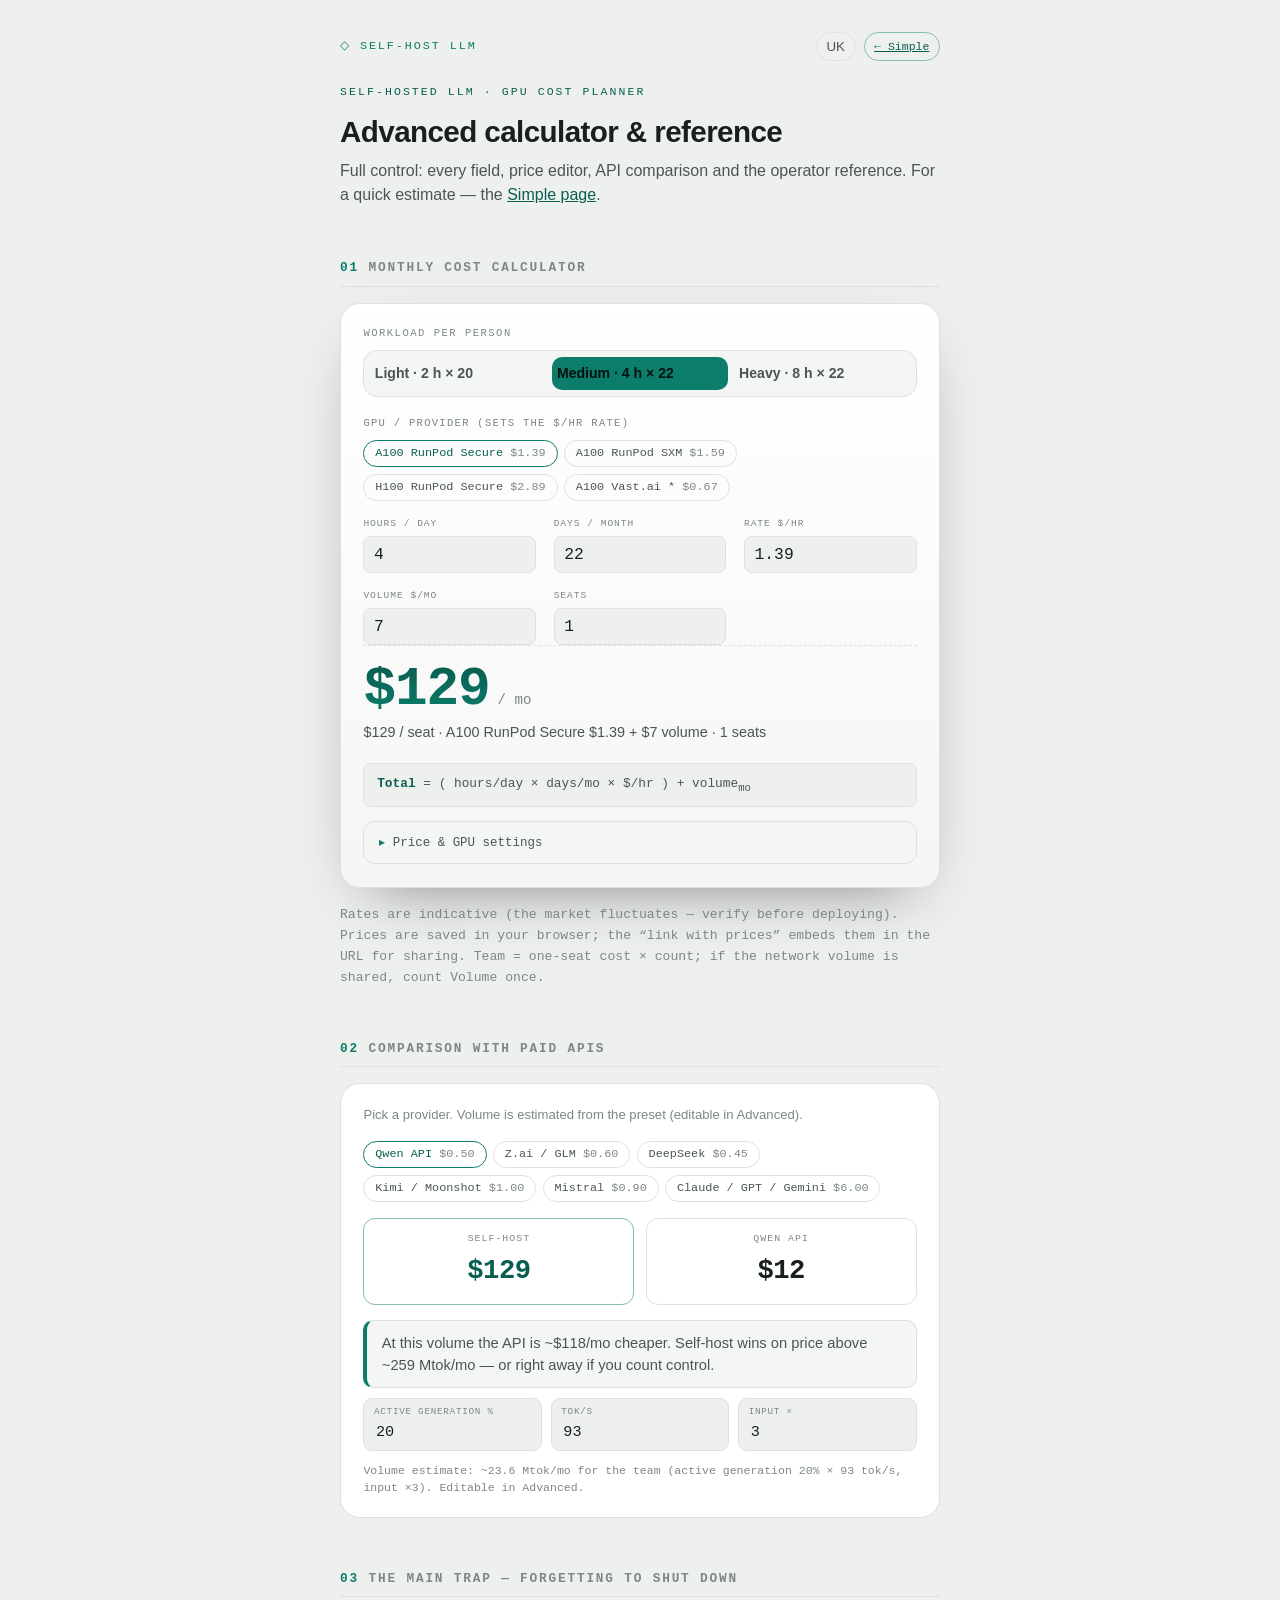
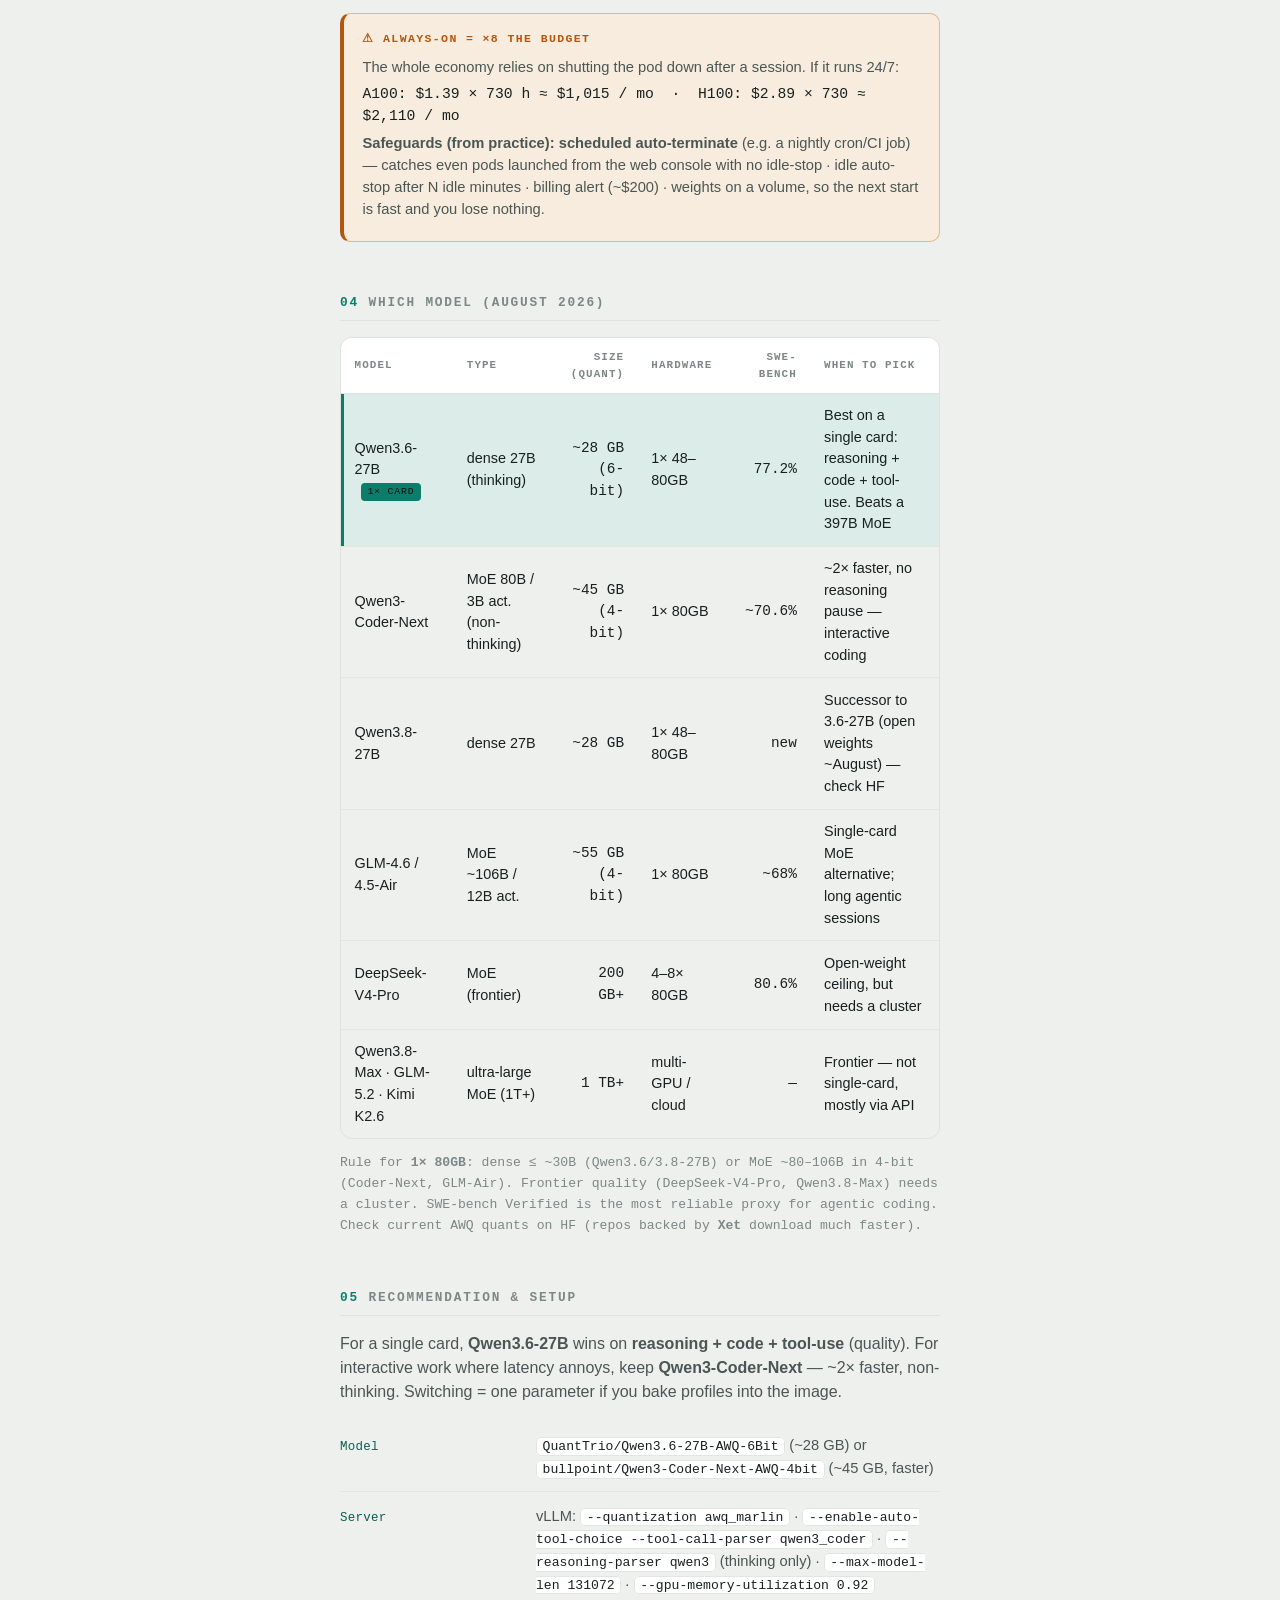
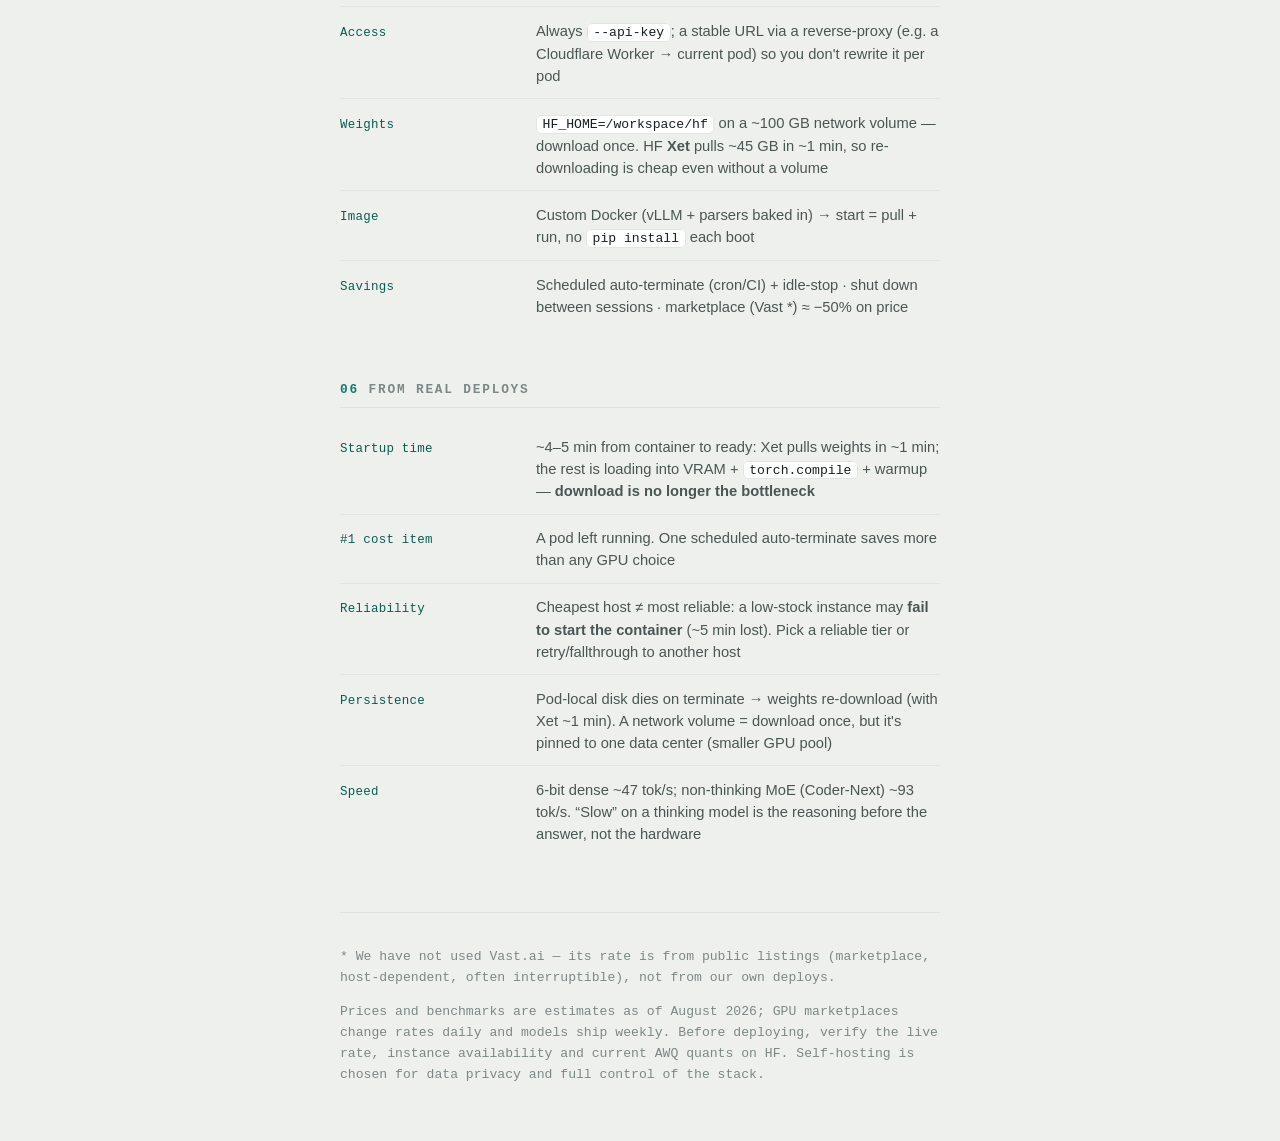
==== advanced.html @ 0e382b72 "feat(advanced): full-control page (all fields, price editor, API knobs, models/setup/experience) on " ====
<!doctype html>
<html lang="uk">
<head>
<meta charset="utf-8">
<meta name="viewport" content="width=device-width, initial-scale=1">
<title>GPU Budget — Advanced</title>
<meta name="description" content="Advanced GPU self-host cost calculator: full control, price editor, API comparison, models & vLLM reference.">
<link rel="stylesheet" href="assets/theme.css">
<style>
  .eyebrow { font-family:var(--mono); font-size:.72rem; letter-spacing:.18em; text-transform:uppercase; color:var(--accent2); margin:0 0 .6rem; }
  h2 { font-family:var(--mono); font-size:.8rem; letter-spacing:.14em; text-transform:uppercase; color:var(--faint);
       margin:0 0 1rem; padding-bottom:.5rem; border-bottom:1px solid var(--line); display:flex; align-items:baseline; gap:.6rem; }
  h2 .n { color:var(--accent); font-weight:700; }
  section { margin-top:clamp(2rem,5vw,3.2rem); }
  .cap { font-family:var(--mono); font-size:.66rem; letter-spacing:.12em; text-transform:uppercase; color:var(--faint); margin-bottom:.5rem; }
  .fields { display:grid; grid-template-columns:repeat(auto-fit,minmax(140px,1fr)); gap:1rem 1.1rem; margin-top:1rem; }
  .field label { display:block; font-family:var(--mono); font-size:.6rem; letter-spacing:.1em; text-transform:uppercase; color:var(--faint); margin-bottom:.3rem; }
  .field input { width:100%; font-family:var(--mono); font-size:1.02rem; font-variant-numeric:tabular-nums; color:var(--ink);
                 background:var(--paper); border:1px solid var(--line); border-radius:8px; padding:.5rem .6rem; }
  .formula { margin-top:1.2rem; font-family:var(--mono); font-size:.8rem; color:var(--soft); background:var(--paper);
             border:1px solid var(--line); border-radius:8px; padding:.65rem .8rem; overflow-x:auto; white-space:nowrap; }
  .formula b { color:var(--accent2); }
  details.disc > summary { list-style:none; cursor:pointer; padding:.7rem .9rem; font-family:var(--mono); font-size:.78rem; color:var(--soft); display:flex; gap:.5rem; user-select:none; }
  details.disc > summary::-webkit-details-marker { display:none; }
  details.disc > summary::before { content:"▸"; color:var(--accent); }
  details.disc[open] > summary::before { content:"▾"; }
  .disc-body { padding:0 .9rem .9rem; }
  .cfg-head, .cfg-item { display:grid; grid-template-columns:1fr 90px 34px; gap:.5rem; align-items:center; }
  .cfg-head span { font-family:var(--mono); font-size:.6rem; letter-spacing:.1em; text-transform:uppercase; color:var(--faint); }
  .cfg-list { display:grid; gap:.5rem; margin:.4rem 0 .8rem; }
  .cfg-item input { width:100%; font-family:var(--mono); font-size:.85rem; color:var(--ink); background:var(--paper); border:1px solid var(--line); border-radius:7px; padding:.4rem .55rem; }
  .cfg-item .del { border:1px solid var(--line); background:transparent; color:#e07070; border-radius:7px; cursor:pointer; height:34px; }
  .cfg-actions { display:flex; flex-wrap:wrap; gap:.5rem; }
  .btn { font-family:var(--mono); font-size:.78rem; padding:.5rem .8rem; border-radius:8px; border:1px solid var(--line); background:transparent; color:var(--soft); cursor:pointer; }
  .btn:hover { border-color:var(--accent); color:var(--ink); }
  .toast { font-family:var(--mono); font-size:.72rem; color:var(--accent2); margin-left:.4rem; opacity:0; transition:opacity .2s; }
  .toast.show { opacity:1; }
  .seg button, .stepper button, .apis button.api { cursor:pointer; }
  .apis button.api { background:transparent; font-family:var(--mono); font-size:.74rem; }
  .mini { display:grid; grid-template-columns:repeat(auto-fit,minmax(120px,1fr)); gap:.55rem; margin:.6rem 0; }
  .mini .f { background:var(--paper); border:1px solid var(--line); border-radius:9px; padding:.4rem .6rem; }
  .mini .f label { display:block; font-family:var(--mono); font-size:.58rem; letter-spacing:.08em; text-transform:uppercase; color:var(--faint); }
  .mini .f input { width:100%; border:0; background:transparent; color:var(--ink); font-family:var(--mono); font-size:.95rem; }
  a { color:var(--accent2); }
</style>
</head>
<body>
<div class="wrap">
  <div class="top">
    <div class="brand">◇ Self-host LLM</div>
    <div class="top-right">
      <button class="pill" id="langToggle" type="button" aria-label="Language">EN</button>
      <a class="pill link" href="index.html" data-i18n="link_simple">← Простий</a>
    </div>
  </div>

  <p class="eyebrow" data-i18n="eyebrow">Self-host LLM · планувальник бюджету GPU</p>
  <h1 data-i18n="adv_h1">Розширений калькулятор і референс</h1>
  <p class="lede" data-i18n-html="adv_lede"></p>

  <section>
    <h2><span class="n">01</span> <span data-i18n="s01_title">Калькулятор місячної вартості</span></h2>
    <div class="card">
      <p class="lbl" data-i18n="load_label">Навантаження на людину</p>
      <div class="seg" id="seg" role="group" data-i18n-aria="aria_presets">
        <button type="button" data-preset="light" data-i18n="preset_light">Легкий</button>
        <button type="button" data-preset="medium" class="on" data-i18n="preset_medium">Середній</button>
        <button type="button" data-preset="heavy" data-i18n="preset_heavy">Важкий</button>
      </div>
      <p class="cap" data-i18n="gpu_cap" style="margin-top:1rem">GPU / провайдер (задає ставку $/год)</p>
      <div class="apis" id="gpuChips" role="group" data-i18n-aria="aria_gpus"></div>
      <div class="fields">
        <div class="field"><label for="hpd" data-i18n="f_hpd">Годин / день</label><input id="hpd" type="number" min="0" step="0.5" inputmode="decimal"></div>
        <div class="field"><label for="dpm" data-i18n="f_dpm">Днів / місяць</label><input id="dpm" type="number" min="0" step="1" inputmode="numeric"></div>
        <div class="field"><label for="rate" data-i18n="f_rate">Ставка $/год</label><input id="rate" type="number" min="0" step="0.05" inputmode="decimal"></div>
        <div class="field"><label for="vol" data-i18n="f_vol">Volume $/міс</label><input id="vol" type="number" min="0" step="1" inputmode="decimal"></div>
        <div class="field"><label for="seatsIn" data-i18n="f_seats">Робочих місць</label><input id="seatsIn" type="number" min="1" step="1" inputmode="numeric"></div>
      </div>
      <div class="result">
        <div class="big"><span class="num" id="total" aria-live="polite">$0</span><span class="u" data-i18n="res_unit">/ міс</span></div>
        <p class="sub"><span id="basisLine"></span></p>
      </div>
      <div class="formula" data-i18n-html="formula"></div>
      <details class="disc">
        <summary data-i18n="cfg_summary">Налаштування цін та GPU</summary>
        <div class="disc-body">
          <div class="cfg-head"><span data-i18n="cfg_h_name">Назва</span><span data-i18n="cfg_h_rate">$/год</span><span></span></div>
          <div class="cfg-list" id="cfgList"></div>
          <div class="cfg-actions">
            <button class="btn" id="addGpu" type="button" data-i18n="btn_add">+ Додати GPU</button>
            <button class="btn" id="resetCfg" type="button" data-i18n="btn_reset">Скинути до типових</button>
            <button class="btn" id="shareCfg" type="button" data-i18n="btn_share">Скопіювати лінк з цінами</button>
            <span class="toast" id="toast"></span>
          </div>
        </div>
      </details>
    </div>
    <p class="note" data-i18n="note01"></p>
  </section>

  <section>
    <h2><span class="n">02</span> <span data-i18n="vs_title_adv">Порівняння з платними API</span></h2>
    <div class="vs">
      <p class="hint" data-i18n="vs_hint"></p>
      <div class="apis" id="apiChips" role="group" aria-label="API"></div>
      <div class="cmp">
        <div class="b self"><div class="k" data-i18n="vs_self">Self-host</div><div class="n" id="selfTile">$0</div></div>
        <div class="b"><div class="k" id="apiName">API</div><div class="n" id="apiTile">$0</div></div>
      </div>
      <div class="verdict" id="verdict"></div>
      <div class="mini">
        <div class="f"><label data-i18n="asm_active">Активна генерація %</label><input id="asmActive" type="number" min="0" max="100" step="1" inputmode="numeric"></div>
        <div class="f"><label data-i18n="asm_tps">tok/s</label><input id="asmTps" type="number" min="0" step="1" inputmode="numeric"></div>
        <div class="f"><label data-i18n="asm_input">Вхід ×</label><input id="asmInput" type="number" min="0" step="0.5" inputmode="decimal"></div>
      </div>
      <p class="usage" id="usageLine"></p>
    </div>
  </section>

  <section>
    <h2><span class="n">03</span> <span data-i18n="s03_title">Головна пастка — забути вимкнути</span></h2>
    <div class="warn">
      <div class="h" data-i18n="warn_h">⚠ Always-on = ×8 бюджету</div>
      <p data-i18n="warn_p1"></p>
      <p class="mono" data-i18n-html="warn_mono"></p>
      <p data-i18n-html="warn_p2"></p>
    </div>
  </section>

  <section>
    <h2><span class="n">04</span> <span data-i18n="s04_title">Яку модель</span></h2>
    <div class="scroll">
      <table>
        <thead><tr><th data-i18n="th_model">Модель</th><th data-i18n="th_type">Тип</th><th class="num" data-i18n="th_size">Розмір</th><th data-i18n="th_hw">Залізо</th><th class="num">SWE-bench</th><th data-i18n="th_when">Коли брати</th></tr></thead>
        <tbody>
          <tr class="pick"><td>Qwen3.6-27B <span class="tag" data-i18n="tag_single">1× карта</span></td><td data-i18n="r1_type"></td><td class="num" data-i18n="r1_size"></td><td>1× 48–80GB</td><td class="num">77.2%</td><td data-i18n="r1_when"></td></tr>
          <tr><td>Qwen3-Coder-Next</td><td data-i18n="r2_type"></td><td class="num" data-i18n="r2_size"></td><td>1× 80GB</td><td class="num">~70.6%</td><td data-i18n="r2_when"></td></tr>
          <tr><td>Qwen3.8-27B</td><td data-i18n="r3_type"></td><td class="num" data-i18n="r3_size"></td><td>1× 48–80GB</td><td class="num" data-i18n="r3_swe"></td><td data-i18n="r3_when"></td></tr>
          <tr><td>GLM-4.6 / 4.5-Air</td><td data-i18n="r4_type"></td><td class="num" data-i18n="r4_size"></td><td>1× 80GB</td><td class="num">~68%</td><td data-i18n="r4_when"></td></tr>
          <tr><td>DeepSeek-V4-Pro</td><td data-i18n="r5_type"></td><td class="num" data-i18n="r5_size"></td><td data-i18n="r5_hw"></td><td class="num">80.6%</td><td data-i18n="r5_when"></td></tr>
          <tr><td>Qwen3.8-Max · GLM-5.2 · Kimi K2.6</td><td data-i18n="r6_type"></td><td class="num" data-i18n="r6_size"></td><td data-i18n="r6_hw"></td><td class="num">—</td><td data-i18n="r6_when"></td></tr>
        </tbody>
      </table>
    </div>
    <p class="note" data-i18n-html="note04"></p>
  </section>

  <section>
    <h2><span class="n">05</span> <span data-i18n="s05_title">Рекомендація та налаштування</span></h2>
    <p style="color:var(--soft)" data-i18n-html="s05_intro"></p>
    <div class="setup" style="margin-top:1.2rem">
      <div class="row"><div class="k" data-i18n="k_model">Модель</div><div class="v" data-i18n-html="v_model"></div></div>
      <div class="row"><div class="k" data-i18n="k_server">Сервер</div><div class="v" data-i18n-html="v_server"></div></div>
      <div class="row"><div class="k" data-i18n="k_access">Доступ</div><div class="v" data-i18n-html="v_access"></div></div>
      <div class="row"><div class="k" data-i18n="k_weights">Ваги</div><div class="v" data-i18n-html="v_weights"></div></div>
      <div class="row"><div class="k" data-i18n="k_image">Образ</div><div class="v" data-i18n-html="v_image"></div></div>
      <div class="row"><div class="k" data-i18n="k_saving">Економія</div><div class="v" data-i18n-html="v_saving"></div></div>
    </div>
  </section>

  <section>
    <h2><span class="n">06</span> <span data-i18n="s06_title">З досвіду реальних деплоїв</span></h2>
    <div class="setup">
      <div class="row"><div class="k" data-i18n="k_start">Час старту</div><div class="v" data-i18n-html="v_start"></div></div>
      <div class="row"><div class="k" data-i18n="k_cost">#1 стаття витрат</div><div class="v" data-i18n="v_cost"></div></div>
      <div class="row"><div class="k" data-i18n="k_reliab">Надійність</div><div class="v" data-i18n-html="v_reliab"></div></div>
      <div class="row"><div class="k" data-i18n="k_persist">Persistence</div><div class="v" data-i18n="v_persist"></div></div>
      <div class="row"><div class="k" data-i18n="k_speed">Швидкість</div><div class="v" data-i18n-html="v_speed"></div></div>
    </div>
  </section>

  <footer>
    <p class="note" data-i18n="footer_star"></p>
    <p class="note" data-i18n="footer_note"></p>
  </footer>
</div>

<script src="assets/calc.js"></script>
<script src="assets/data.js"></script>
<script src="assets/i18n.js"></script>
<script>
  "use strict";
  const $ = (id) => document.getElementById(id);
  const money = (n) => "$" + Math.round(n).toLocaleString("en-US");
  const LS = "gpuBudgetAdv.v1", LANG_KEY = "gpuBudgetLang.v1";
  const D = window.Data, C = window.Calc;

  function defaults() {
    return {
      preset: "medium", seats: 1, gpuIdx: 0, apiIdx: 0,
      rate: D.GPUS[0].rate, volume: D.DEFAULT_VOLUME,
      hoursDay: D.PRESETS.medium.hoursDay, daysMonth: D.PRESETS.medium.daysMonth,
      assumption: Object.assign({}, D.ASSUMPTION),
      gpus: D.GPUS.map((g) => ({ label: g.label, rate: g.rate })),
      lang: (localStorage.getItem(LANG_KEY) || (navigator.language || "").slice(0, 2)) === "en" ? "en" : "uk"
    };
  }
  const state = defaults();
  // shared price config via ?c= (gpus + volume), else localStorage
  try {
    const p = new URLSearchParams(location.search).get("c");
    if (p) { const c = JSON.parse(decodeURIComponent(escape(atob(p)))); if (c && Array.isArray(c.gpus) && c.gpus.length) { state.gpus = c.gpus.map((g) => ({ label: String(g.label || "GPU").slice(0, 48), rate: Math.max(0, Number(g.rate) || 0) })); if (c.vol != null) state.volume = Math.max(0, Number(c.vol) || 0); } }
    else { Object.assign(state, JSON.parse(localStorage.getItem(LS) || "{}")); }
  } catch (e) { /* ignore */ }
  state.assumption = Object.assign({}, D.ASSUMPTION, state.assumption || {});
  if (!Array.isArray(state.gpus) || !state.gpus.length) state.gpus = D.GPUS.map((g) => ({ label: g.label, rate: g.rate }));
  if (state.gpuIdx >= state.gpus.length) state.gpuIdx = 0;

  function save() { try { localStorage.setItem(LS, JSON.stringify(state)); } catch (e) { /* ignore */ } }
  function fmt(k, m) { let s = window.I18N[state.lang][k]; for (const kk in m) s = s.replaceAll("{" + kk + "}", m[kk]); return s; }
  function chipLabel(label) { return label.replace("A100 80GB · ", "A100 ").replace("H100 80GB · ", "H100 ").replace(" · ", " "); }

  function compute() {
    const per = C.selfHostPerSeat(state);
    const team = C.selfHostTeam(state);
    const mtokPer = C.tokensPerSeatMtok({ hoursDay: state.hoursDay, daysMonth: state.daysMonth, activeFraction: state.assumption.activeFraction, tokPerSec: state.assumption.tokPerSec, inputMultiplier: state.assumption.inputMultiplier });
    const price = D.APIS[state.apiIdx].pricePerMtok;
    const apiTeam = C.apiCostTeam({ tokensPerSeatMtok: mtokPer, seats: state.seats, pricePerMtok: price });
    const be = C.breakEvenMtok({ teamSelfHostCost: team, pricePerMtok: price });
    return { per, team, apiTeam, be, mtokTeam: mtokPer * Math.max(1, state.seats) };
  }

  function render() {
    const r = compute();
    $("total").textContent = money(r.team);
    const gpuLabel = state.gpus[state.gpuIdx] ? chipLabel(state.gpus[state.gpuIdx].label) : "custom";
    $("basisLine").textContent = money(r.per) + " " + window.I18N[state.lang].bd_perseat + " · " + gpuLabel + " $" + Number(state.rate).toFixed(2) + " + $" + Number(state.volume) + " volume · " + state.seats + " " + window.I18N[state.lang].bd_seats;
    $("selfTile").textContent = money(r.team);
    $("apiTile").textContent = money(r.apiTeam);
    $("apiName").textContent = D.APIS[state.apiIdx].label;
    $("verdict").textContent = r.apiTeam < r.team
      ? fmt("vs_verdict_api_cheaper", { delta: money(r.team - r.apiTeam), be: Math.round(r.be).toLocaleString("en-US") })
      : fmt("vs_verdict_self_cheaper", { delta: money(r.apiTeam - r.team) });
    $("usageLine").textContent = fmt("vs_usage", { mtok: r.mtokTeam.toFixed(1), af: Math.round(state.assumption.activeFraction * 100), tps: state.assumption.tokPerSec, im: state.assumption.inputMultiplier });
    document.querySelectorAll("#seg [data-preset]").forEach((b) => { const on = b.dataset.preset === state.preset; b.classList.toggle("on", on); b.setAttribute("aria-pressed", on); });
    document.querySelectorAll("#gpuChips .api").forEach((c, i) => { const on = i === state.gpuIdx; c.classList.toggle("on", on); c.setAttribute("aria-pressed", on); });
    document.querySelectorAll("#apiChips .api").forEach((c, i) => { const on = i === state.apiIdx; c.classList.toggle("on", on); c.setAttribute("aria-pressed", on); });
    $("hpd").value = state.hoursDay; $("dpm").value = state.daysMonth; $("rate").value = state.rate; $("vol").value = state.volume; $("seatsIn").value = state.seats;
    $("asmActive").value = Math.round(state.assumption.activeFraction * 100); $("asmTps").value = state.assumption.tokPerSec; $("asmInput").value = state.assumption.inputMultiplier;
    save();
  }

  function buildGpuChips() {
    $("gpuChips").innerHTML = state.gpus.map((g, i) => '<button type="button" class="api" data-i="' + i + '">' + chipLabel(g.label) + ' <span class="p">$' + Number(g.rate).toFixed(2) + '</span></button>').join("");
    $("gpuChips").querySelectorAll(".api").forEach((c) => c.onclick = () => { state.gpuIdx = +c.dataset.i; state.rate = state.gpus[state.gpuIdx].rate; render(); });
  }
  function buildApiChips() {
    $("apiChips").innerHTML = D.APIS.map((a, i) => '<button type="button" class="api" data-i="' + i + '">' + a.label + ' <span class="p">$' + a.pricePerMtok.toFixed(2) + '</span></button>').join("");
    $("apiChips").querySelectorAll(".api").forEach((c) => c.onclick = () => { state.apiIdx = +c.dataset.i; render(); });
  }
  function renderCfg() {
    const list = $("cfgList"); list.innerHTML = "";
    state.gpus.forEach((g, i) => {
      const row = document.createElement("div"); row.className = "cfg-item";
      const name = document.createElement("input"); name.type = "text"; name.value = g.label; name.setAttribute("aria-label", window.I18N[state.lang].aria_name);
      name.oninput = () => { g.label = name.value; buildGpuChips(); render(); };
      const rt = document.createElement("input"); rt.type = "number"; rt.min = "0"; rt.step = "0.05"; rt.value = g.rate; rt.setAttribute("aria-label", window.I18N[state.lang].aria_rate);
      rt.oninput = () => { g.rate = Math.max(0, parseFloat(rt.value) || 0); if (i === state.gpuIdx) state.rate = g.rate; buildGpuChips(); render(); };
      const del = document.createElement("button"); del.className = "del"; del.type = "button"; del.textContent = "×"; del.setAttribute("aria-label", window.I18N[state.lang].aria_del);
      del.onclick = () => { if (state.gpus.length <= 1) return; state.gpus.splice(i, 1); if (state.gpuIdx >= state.gpus.length) state.gpuIdx = state.gpus.length - 1; state.rate = state.gpus[state.gpuIdx].rate; renderCfg(); buildGpuChips(); render(); };
      row.append(name, rt, del); list.appendChild(row);
    });
  }
  function flash(msg) { const t = $("toast"); t.textContent = msg; t.classList.add("show"); setTimeout(() => t.classList.remove("show"), 1800); }

  document.querySelectorAll("#seg [data-preset]").forEach((b) => b.onclick = () => { state.preset = b.dataset.preset; const p = D.PRESETS[state.preset]; state.hoursDay = p.hoursDay; state.daysMonth = p.daysMonth; render(); });
  $("hpd").oninput = () => { state.hoursDay = parseFloat($("hpd").value) || 0; state.preset = ""; render(); };
  $("dpm").oninput = () => { state.daysMonth = parseFloat($("dpm").value) || 0; state.preset = ""; render(); };
  $("rate").oninput = () => { state.rate = parseFloat($("rate").value) || 0; state.gpuIdx = -1; render(); };
  $("vol").oninput = () => { state.volume = parseFloat($("vol").value) || 0; render(); };
  $("seatsIn").oninput = () => { state.seats = Math.max(1, Math.floor(parseFloat($("seatsIn").value) || 1)); render(); };
  $("asmActive").oninput = () => { state.assumption.activeFraction = Math.max(0, (parseFloat($("asmActive").value) || 0) / 100); render(); };
  $("asmTps").oninput = () => { state.assumption.tokPerSec = Math.max(0, parseFloat($("asmTps").value) || 0); render(); };
  $("asmInput").oninput = () => { state.assumption.inputMultiplier = Math.max(0, parseFloat($("asmInput").value) || 0); render(); };
  $("addGpu").onclick = () => { state.gpus.push({ label: window.I18N[state.lang].new_gpu, rate: 1.0 }); renderCfg(); buildGpuChips(); render(); };
  $("resetCfg").onclick = () => { state.gpus = D.GPUS.map((g) => ({ label: g.label, rate: g.rate })); state.gpuIdx = 0; state.rate = state.gpus[0].rate; renderCfg(); buildGpuChips(); render(); flash(window.I18N[state.lang].toast_reset); };
  $("shareCfg").onclick = async () => {
    const payload = btoa(unescape(encodeURIComponent(JSON.stringify({ gpus: state.gpus, vol: state.volume }))));
    const url = location.origin + location.pathname + "?c=" + payload;
    try { await navigator.clipboard.writeText(url); flash(window.I18N[state.lang].toast_copied); } catch (e) { prompt(window.I18N[state.lang].prompt_copy, url); }
  };
  function setLang(l) { state.lang = l; localStorage.setItem(LANG_KEY, l); window.applyI18n(document, l); $("langToggle").textContent = l === "uk" ? "EN" : "UK"; renderCfg(); render(); }
  $("langToggle").onclick = () => setLang(state.lang === "uk" ? "en" : "uk");

  buildGpuChips(); buildApiChips(); renderCfg();
  window.applyI18n(document, state.lang);
  $("langToggle").textContent = state.lang === "uk" ? "EN" : "UK";
  render();
</script>
</body>
</html>
---- assets/theme.css ----
/* ============================================================
   Design tokens
   Default :root = dark palette; @media(prefers-color-scheme:light)
   overrides for OS-level light mode; :root[data-theme="light|dark"]
   let a manual in-page toggle override the OS preference.
   ============================================================ */
:root{
  --paper:#0e1413; --card:#141b1a; --card2:#0f1615; --ink:#e9efec; --soft:#a4b0ac; --faint:#6c7a76;
  --line:#243230; --line-soft:#1c2523;
  --accent:#37c9ac; --accent2:#7fe6d0; --accentbg:#0f312b;
  --amber:#e6a34c; --amberbg:#2a1d0d; --amberline:#5a3d17;
  --mono:ui-monospace,Menlo,Consolas,monospace;
  --sans:-apple-system,BlinkMacSystemFont,"Segoe UI",Roboto,sans-serif;
}
@media (prefers-color-scheme:light){
  :root{
    --paper:#eef0ee; --card:#fff; --card2:#f4f6f4; --ink:#17201f; --soft:#4a5654; --faint:#7c8886;
    --line:#dde2de; --line-soft:#e2e6e2;
    --accent:#0d7d6b; --accent2:#095e50; --accentbg:#dcece8;
    --amber:#b4560f; --amberbg:#f7ecdd; --amberline:#e3b98a;
  }
}
:root[data-theme="light"]{
  --paper:#eef0ee; --card:#fff; --card2:#f4f6f4; --ink:#17201f; --soft:#4a5654; --faint:#7c8886;
  --line:#dde2de; --line-soft:#e2e6e2;
  --accent:#0d7d6b; --accent2:#095e50; --accentbg:#dcece8;
  --amber:#b4560f; --amberbg:#f7ecdd; --amberline:#e3b98a;
}
:root[data-theme="dark"]{
  --paper:#0e1413; --card:#141b1a; --card2:#0f1615; --ink:#e9efec; --soft:#a4b0ac; --faint:#6c7a76;
  --line:#243230; --line-soft:#1c2523;
  --accent:#37c9ac; --accent2:#7fe6d0; --accentbg:#0f312b;
  --amber:#e6a34c; --amberbg:#2a1d0d; --amberline:#5a3d17;
}

/* ============================================================
   Base / layout (Simple page mockup)
   ============================================================ */
*{box-sizing:border-box}
body{margin:0;background:radial-gradient(1200px 500px at 50% -10%,rgba(55,201,172,.10),transparent 60%),var(--paper);color:var(--ink);font-family:var(--sans);line-height:1.5;padding:2rem 1rem 3rem;-webkit-font-smoothing:antialiased}
.wrap{max-width:600px;margin:0 auto}
.top{display:flex;justify-content:space-between;align-items:center;margin-bottom:1.4rem}
.brand{font-family:var(--mono);font-size:.74rem;letter-spacing:.16em;text-transform:uppercase;color:var(--accent)}
.top-right{display:flex;gap:.5rem;font-family:var(--mono);font-size:.72rem}
.pill{border:1px solid var(--line);border-radius:999px;padding:.3rem .6rem;color:var(--soft)}
.pill.link{color:var(--accent2);border-color:color-mix(in srgb,var(--accent) 45%,transparent)}
h1{font-size:1.85rem;letter-spacing:-.02em;margin:0 0 .3rem}
.lede{color:var(--soft);margin:0 0 1.3rem}

/* ============================================================
   Calculator card
   ============================================================ */
.card{background:linear-gradient(180deg,var(--card),var(--card2));border:1px solid var(--line);border-radius:20px;padding:1.4rem;box-shadow:0 24px 60px -30px rgba(0,0,0,.5);margin-bottom:1rem}
.lbl{font-family:var(--mono);font-size:.66rem;letter-spacing:.14em;text-transform:uppercase;color:var(--faint);margin:0 0 .5rem}
.seg{display:grid;grid-template-columns:repeat(3,1fr);gap:.4rem;background:var(--card2);border:1px solid var(--line);border-radius:14px;padding:.35rem;margin-bottom:1.2rem}
.seg button{border:0;background:transparent;color:var(--soft);font-weight:600;font-size:.88rem;padding:.55rem .3rem;border-radius:10px;cursor:pointer;display:flex;flex-direction:column;gap:.12rem;font-family:var(--sans)}
.seg button small{font-family:var(--mono);font-size:.62rem;color:var(--faint);font-weight:400}
.seg button.on{background:var(--accent);color:#06110f} .seg button.on small{color:rgba(6,17,15,.7)}
.rowline{display:flex;align-items:center;justify-content:space-between;margin-bottom:1.3rem}
.stepper{display:inline-flex;align-items:center;border:1px solid var(--line);border-radius:12px;overflow:hidden}
.stepper button{width:38px;height:38px;border:0;background:var(--card2);color:var(--ink);font-size:1.2rem;cursor:pointer}
.stepper .val{min-width:44px;text-align:center;font-family:var(--mono);font-size:1.15rem;font-weight:700}
.result{border-top:1px dashed var(--line);padding-top:1.2rem}
.big{display:flex;align-items:baseline;gap:.5rem}
.big .num{font-family:var(--mono);font-variant-numeric:tabular-nums;font-size:3.4rem;font-weight:800;line-height:.9;background:linear-gradient(180deg,var(--accent2),var(--accent));-webkit-background-clip:text;background-clip:text;color:transparent;letter-spacing:-.02em}
.big .u{color:var(--faint);font-family:var(--mono);font-size:.88rem}
.sub{color:var(--soft);font-size:.9rem;margin:.45rem 0 0} .sub b{color:var(--ink)}
.disc{margin-top:.9rem;border:1px solid var(--line);border-radius:12px;background:var(--card2)}
.disc>.h{display:flex;gap:.5rem;padding:.7rem .9rem;font-family:var(--mono);font-size:.78rem;color:var(--soft);cursor:pointer}
.disc .chev{color:var(--accent)}

/* ============================================================
   vs API insight
   ============================================================ */
.vs{background:var(--card);border:1px solid var(--line);border-radius:20px;padding:1.3rem 1.4rem;margin-bottom:1rem}
.vs h3{margin:0 0 .2rem;font-size:1.05rem}
.vs .hint{color:var(--faint);font-size:.82rem;margin:0 0 1rem}
.apis{display:flex;flex-wrap:wrap;gap:.4rem;margin-bottom:1rem}
.api{font-family:var(--mono);font-size:.74rem;border:1px solid var(--line);border-radius:999px;padding:.36rem .68rem;color:var(--soft);cursor:pointer}
.api.on{border-color:var(--accent);background:var(--accentbg);color:var(--accent2)}
.api .p{color:var(--faint)}
.cmp{display:grid;grid-template-columns:1fr 1fr;gap:.7rem;margin-bottom:.9rem}
.cmp .b{border:1px solid var(--line);border-radius:12px;padding:.8rem;text-align:center}
.cmp .b .n{font-family:var(--mono);font-size:1.7rem;font-weight:800;letter-spacing:-.02em}
.cmp .b.self{border-color:color-mix(in srgb,var(--accent) 50%,transparent)}
.cmp .b.self .n{color:var(--accent2)}
.cmp .b .k{font-family:var(--mono);font-size:.62rem;letter-spacing:.1em;text-transform:uppercase;color:var(--faint);margin-bottom:.25rem}
.verdict{font-size:.92rem;color:var(--soft);background:var(--card2);border:1px solid var(--line);border-left:4px solid var(--accent);border-radius:10px;padding:.7rem .9rem}
.verdict b{color:var(--ink)}
.usage{font-family:var(--mono);font-size:.72rem;color:var(--faint);margin:.7rem 0 0}
.beyond{display:grid;grid-template-columns:1fr 1fr;gap:.5rem;margin-top:1rem}
.beyond .i{display:flex;gap:.5rem;font-size:.85rem;color:var(--soft);align-items:flex-start}
.beyond .i b{color:var(--ink)} .beyond .i .m{color:var(--accent)}
.risk{display:flex;gap:.7rem;padding:.8rem 1rem;border-radius:12px;background:var(--amberbg);border:1px solid var(--amberline);border-left:4px solid var(--amber);font-size:.88rem;color:var(--soft)}
.risk b{color:var(--ink)}
.foot{margin-top:1.1rem;font-family:var(--mono);font-size:.68rem;color:var(--faint);line-height:1.7}

/* ============================================================
   Advanced-only components (ported from current index.html)
   ============================================================ */
.scroll{overflow-x:auto;border:1px solid var(--line);border-radius:12px}
table{border-collapse:collapse;width:100%;font-size:.9rem}
th, td{text-align:left;padding:.7rem .85rem;border-bottom:1px solid var(--line-soft)}
thead th{font-family:var(--mono);font-size:.68rem;letter-spacing:.1em;text-transform:uppercase;color:var(--faint);background:var(--card);border-bottom:1px solid var(--line)}
tbody tr:last-child td{border-bottom:none}
td.num, th.num{text-align:right;font-family:var(--mono);font-variant-numeric:tabular-nums}
.pick td{background:var(--accentbg)}
.pick td:first-child{box-shadow:inset 3px 0 0 var(--accent)}
.tag{display:inline-block;font-family:var(--mono);font-size:.62rem;letter-spacing:.08em;text-transform:uppercase;
     padding:.12rem .4rem;border-radius:4px;margin-left:.4rem;background:var(--accent);color:#06110f;vertical-align:middle}

.warn{background:var(--amberbg);border:1px solid var(--amberline);border-left:4px solid var(--amber);border-radius:10px;padding:1rem 1.15rem}
.warn .h{font-family:var(--mono);font-size:.72rem;letter-spacing:.12em;text-transform:uppercase;color:var(--amber);font-weight:700;margin-bottom:.5rem}
.warn p{margin:.3rem 0;color:var(--soft);font-size:.92rem}
.warn .mono{font-family:var(--mono);color:var(--ink);font-variant-numeric:tabular-nums}

.setup{display:grid;gap:.1rem}
.setup .row{display:grid;grid-template-columns:minmax(120px,180px) 1fr;gap:1rem;padding:.7rem 0;border-bottom:1px solid var(--line-soft);align-items:baseline}
.setup .row:last-child{border-bottom:none}
.setup .k{font-family:var(--mono);font-size:.78rem;color:var(--accent2);letter-spacing:.02em}
.setup .v{color:var(--soft);font-size:.92rem}
.setup .v code, .lede code{font-family:var(--mono);font-size:.82rem;background:var(--card);border:1px solid var(--line-soft);padding:.05rem .35rem;border-radius:5px;color:var(--ink)}

p.note{color:var(--faint);font-size:.82rem;font-family:var(--mono);line-height:1.6}
footer{margin-top:3.5rem;padding-top:1.2rem;border-top:1px solid var(--line)}
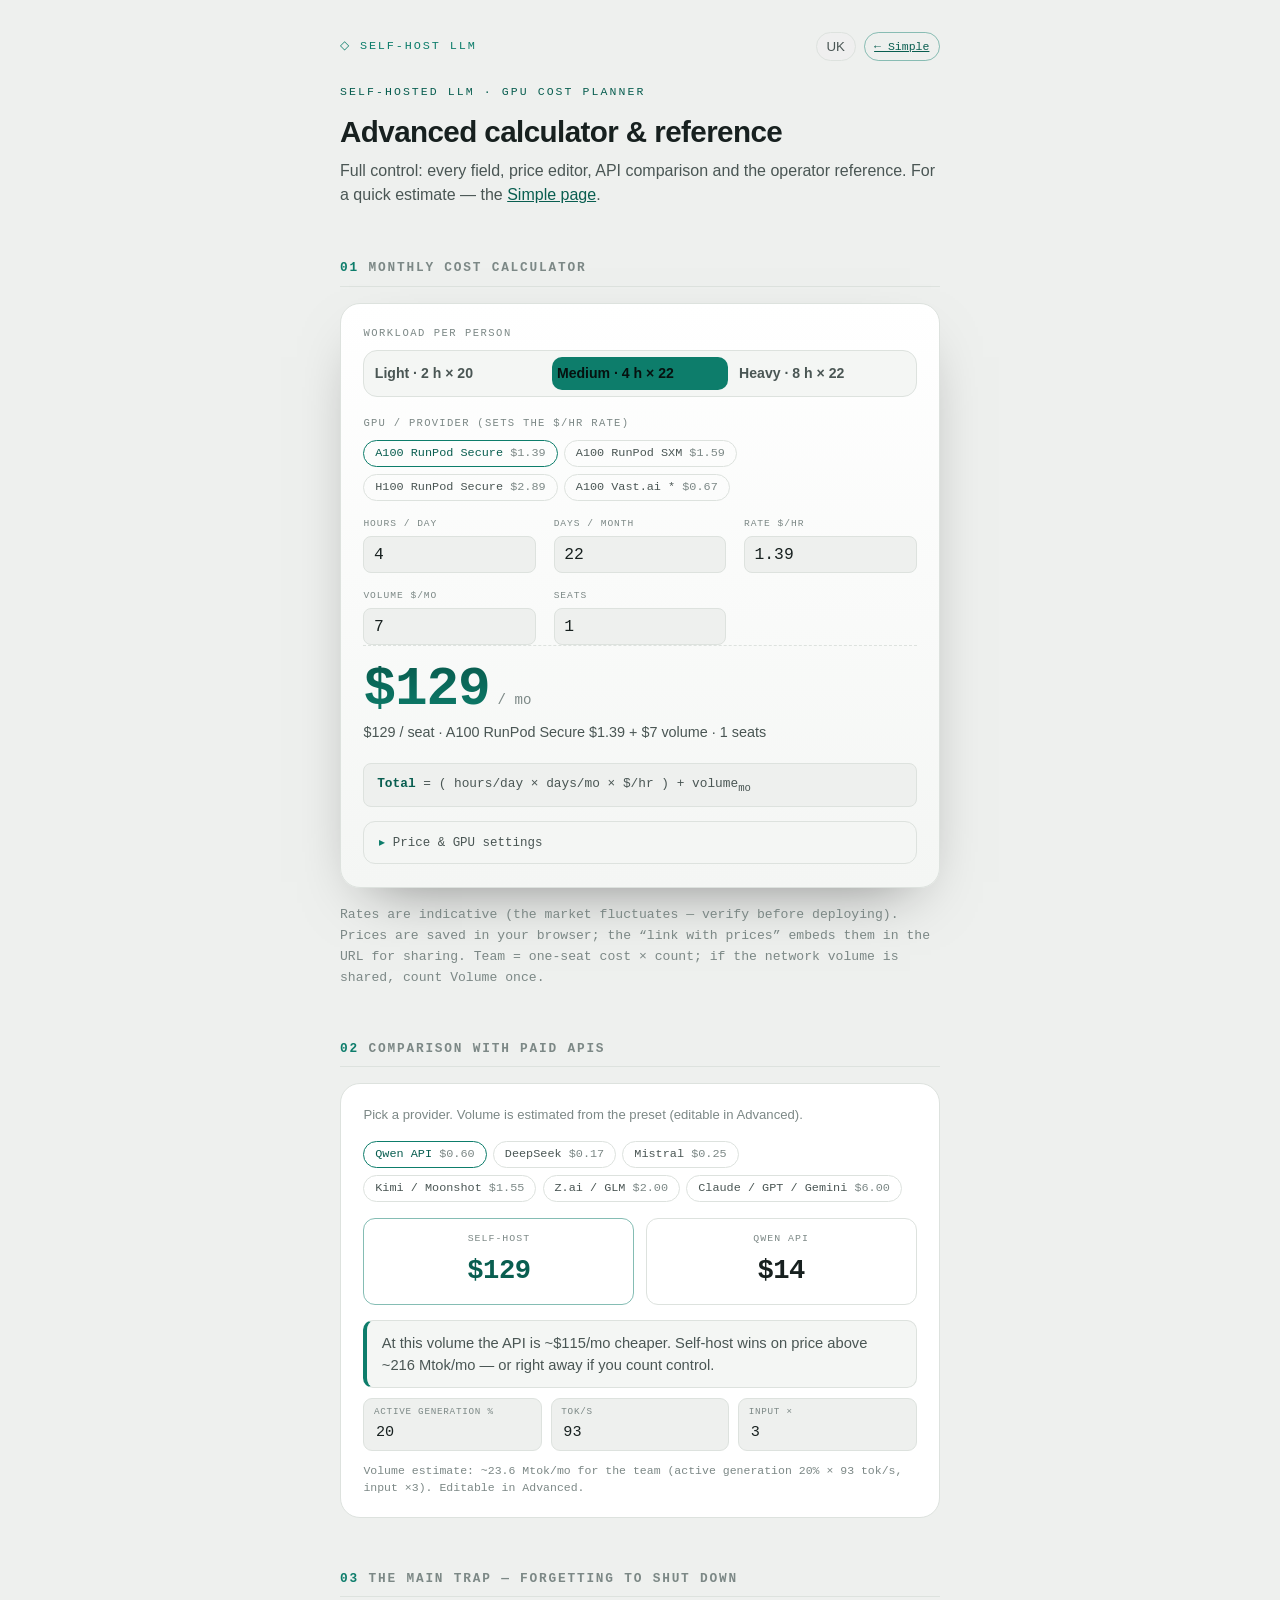
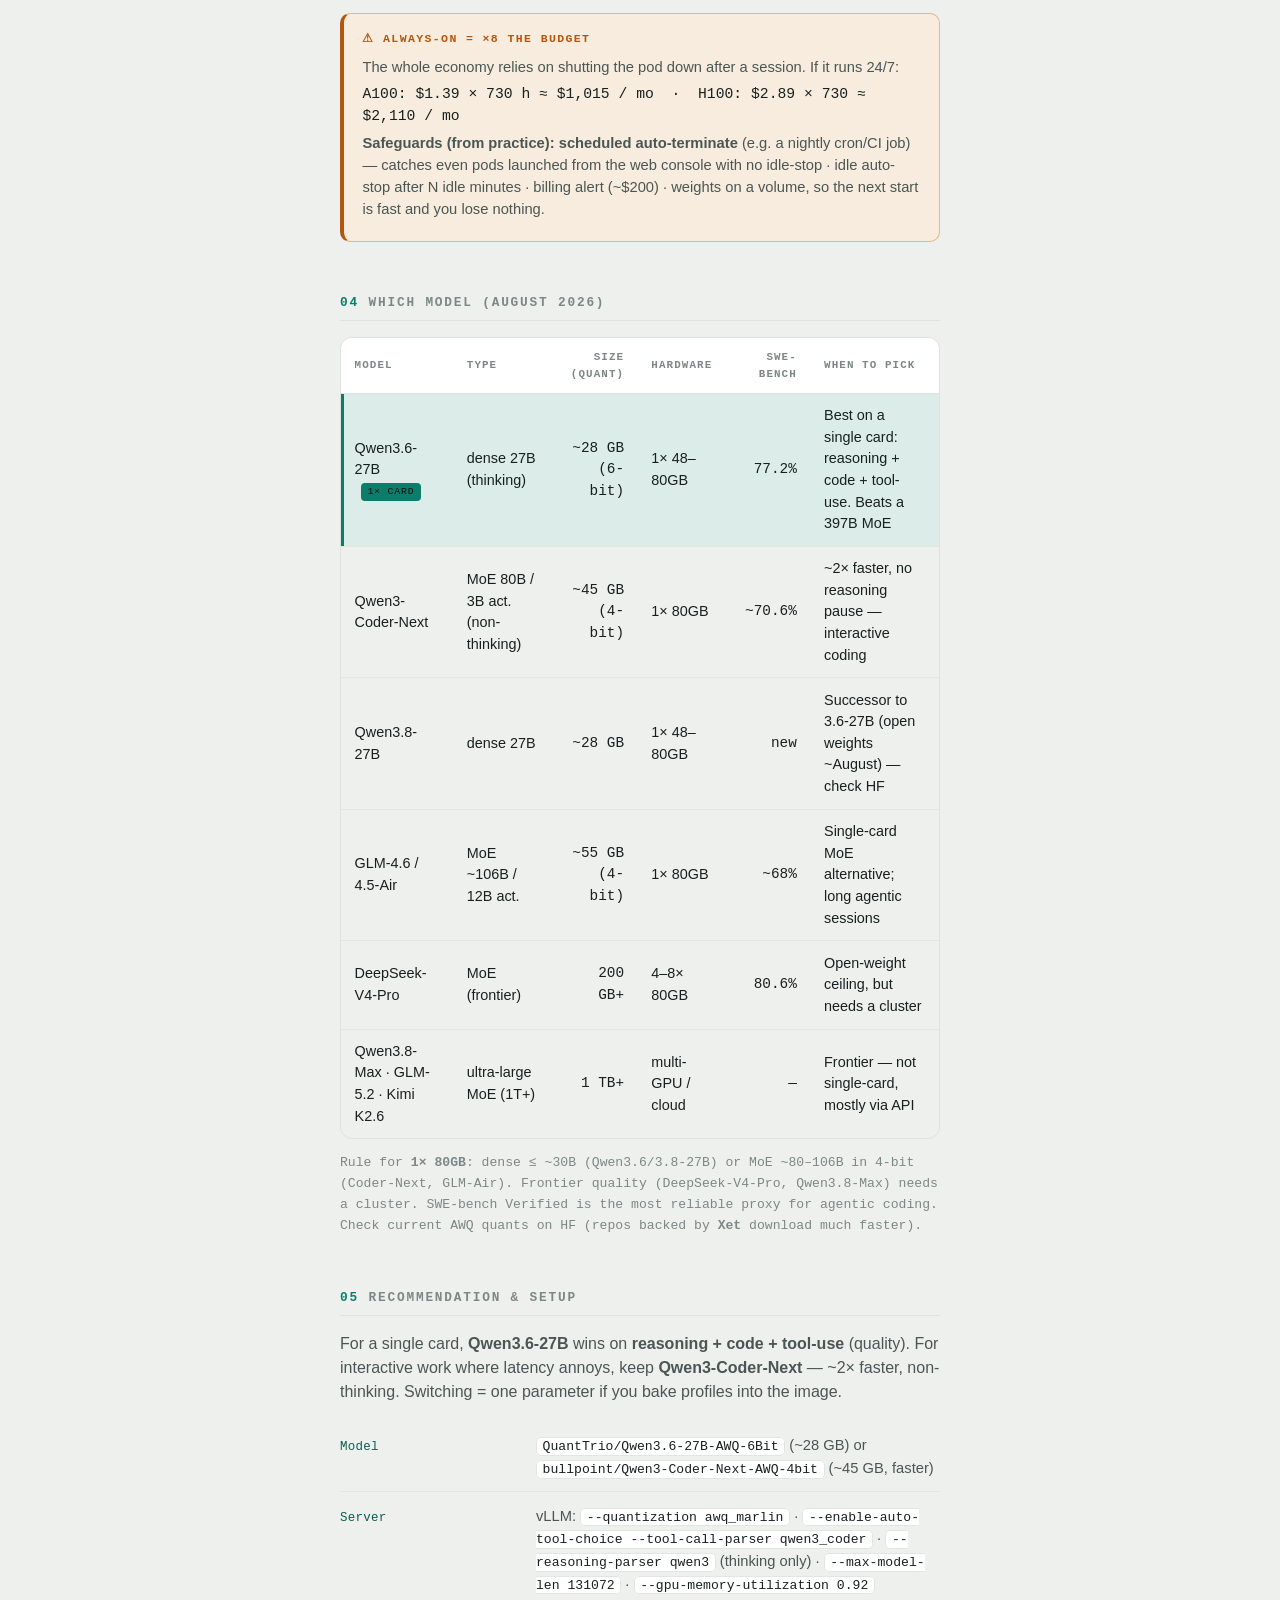
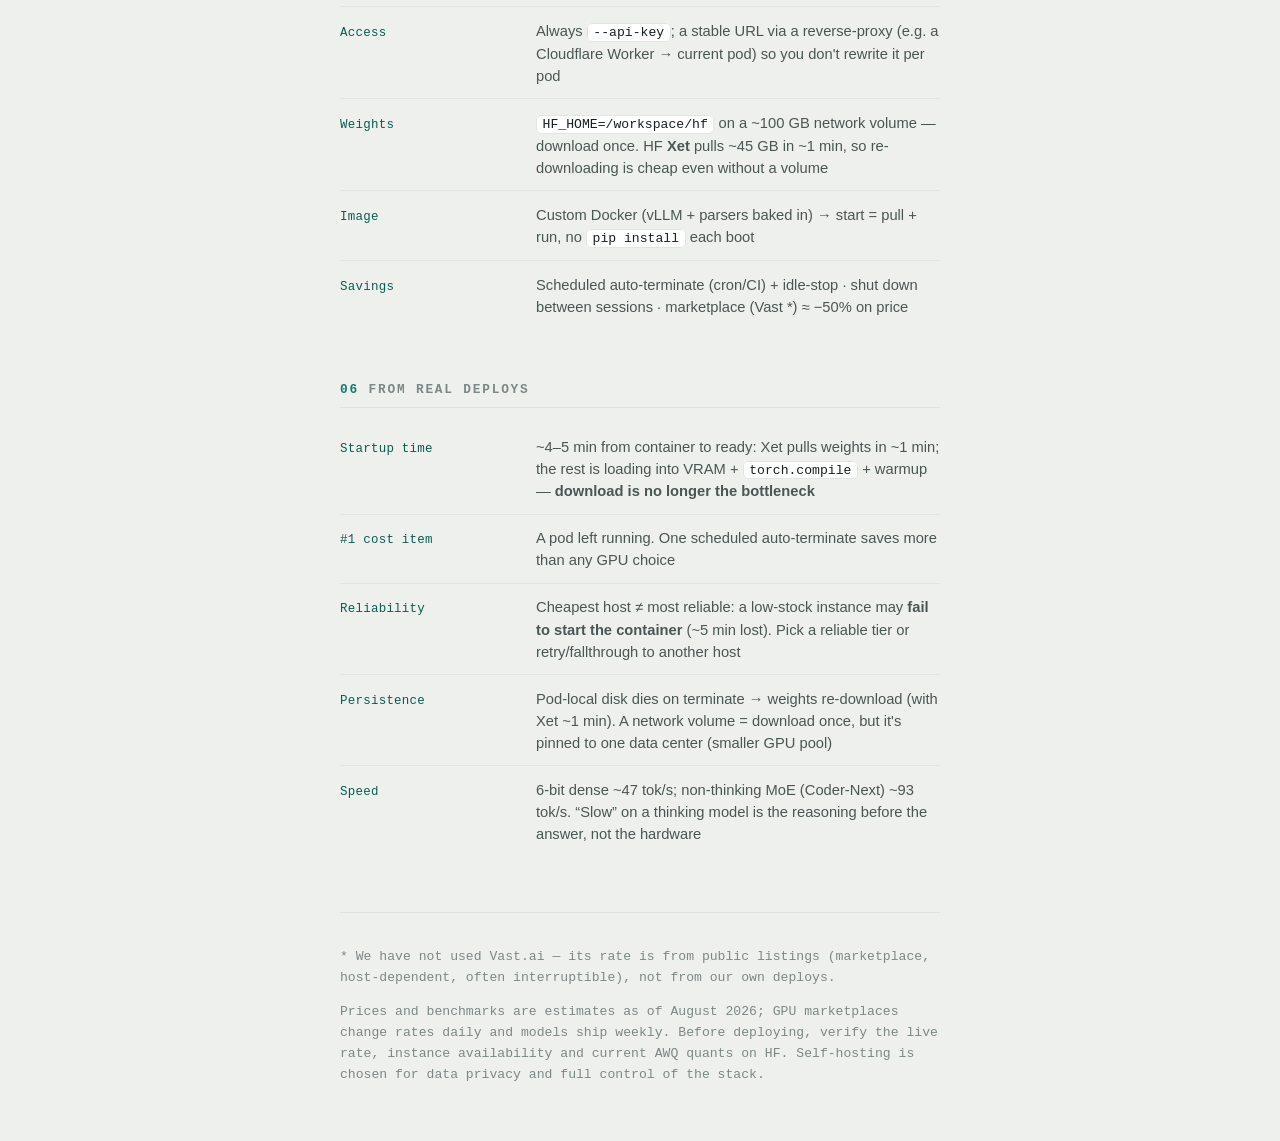
==== commit aa0de05d: "fix(security): reflected XSS in advanced.html — build GPU chips (from ?c= labels) via textContent, n" ====
--- a/advanced.html
+++ b/advanced.html
@@ -241,8 +241,17 @@
   }
 
   function buildGpuChips() {
-    $("gpuChips").innerHTML = state.gpus.map((g, i) => '<button type="button" class="api" data-i="' + i + '">' + chipLabel(g.label) + ' <span class="p">$' + Number(g.rate).toFixed(2) + '</span></button>').join("");
-    $("gpuChips").querySelectorAll(".api").forEach((c) => c.onclick = () => { state.gpuIdx = +c.dataset.i; state.rate = state.gpus[state.gpuIdx].rate; render(); });
+    // GPU labels can come from the ?c= URL param — build with textContent (NOT innerHTML) to avoid reflected XSS.
+    const box = $("gpuChips"); box.textContent = "";
+    state.gpus.forEach((g, i) => {
+      const b = document.createElement("button");
+      b.type = "button"; b.className = "api"; b.dataset.i = i;
+      b.appendChild(document.createTextNode(chipLabel(g.label) + " "));
+      const p = document.createElement("span"); p.className = "p"; p.textContent = "$" + Number(g.rate).toFixed(2);
+      b.appendChild(p);
+      b.onclick = () => { state.gpuIdx = +b.dataset.i; state.rate = state.gpus[state.gpuIdx].rate; render(); };
+      box.appendChild(b);
+    });
   }
   function buildApiChips() {
     $("apiChips").innerHTML = D.APIS.map((a, i) => '<button type="button" class="api" data-i="' + i + '">' + a.label + ' <span class="p">$' + a.pricePerMtok.toFixed(2) + '</span></button>').join("");
